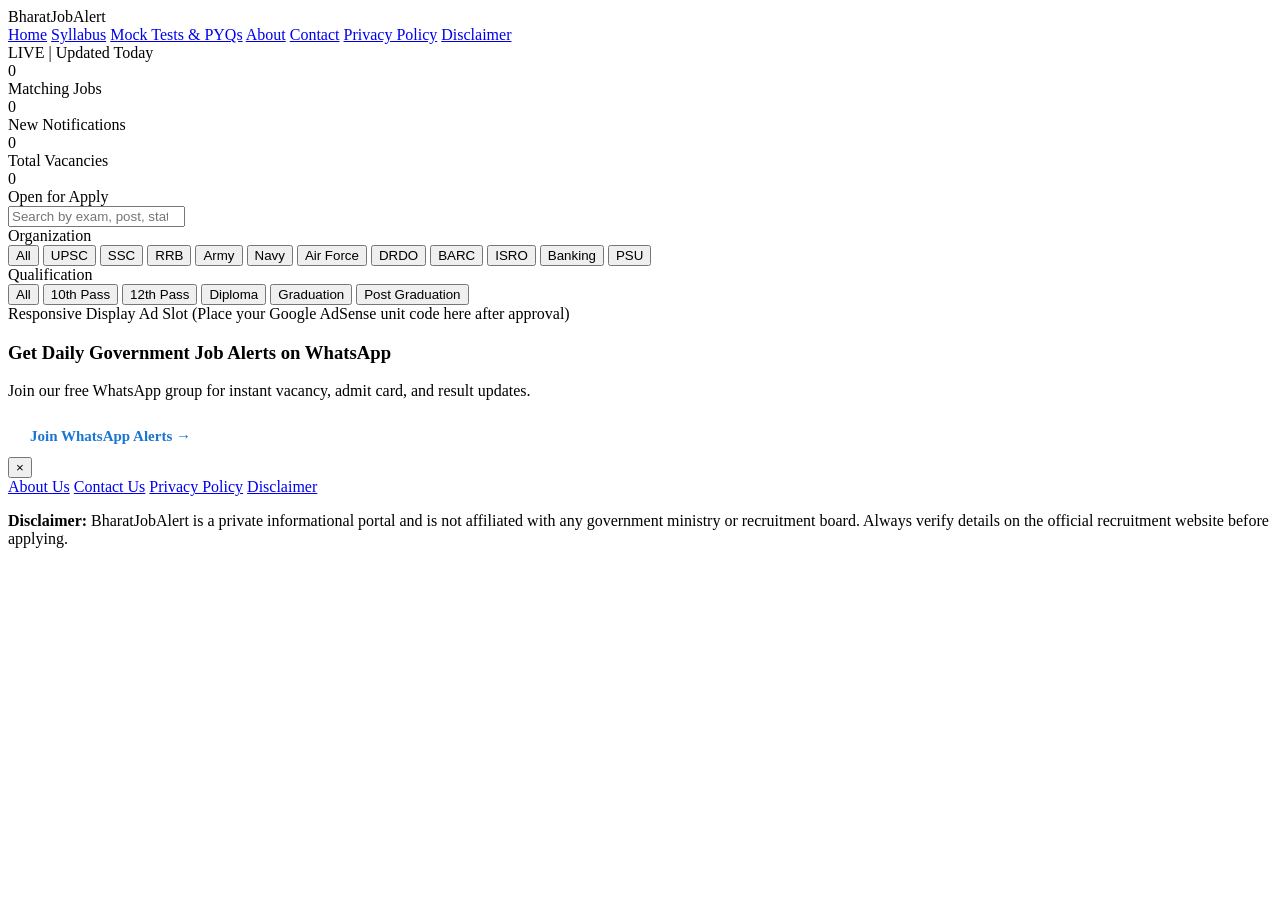
==== index.html @ dc13ee00 "Add files via upload" ====
<!DOCTYPE html>
<html lang="en">
<head>
    <meta charset="UTF-8">
    <meta name="viewport" content="width=device-width, initial-scale=1.0">
    <title>BharatJobAlert - Latest Government Jobs, Results &amp; Admit Cards</title>
    <meta name="description" content="Find verified central and state government job notifications, UPSC, SSC, RRB, Banking, and PSU vacancies filtered by qualification and organization.">
    <link rel="stylesheet" href="style.css">
    <!-- Google AdSense: Replace ca-pub-0000000000000000 with your approved Publisher ID
    <script async src="https://pagead2.googlesyndication.com/pagead/js/adsbygoogle.js?client=ca-pub-0000000000000000" crossorigin="anonymous"></script>
    -->
</head>
<body>
    <div class="container">
        <header class="header">
            <div class="header-content">
                <div class="logo">BharatJobAlert</div>
                <nav class="top-nav" aria-label="Main navigation">
                    <a href="index.html" class="active">Home</a>
                    <a href="syllabus.html">Syllabus</a>
                    <a href="mock-test.html">Mock Tests &amp; PYQs</a>
                    <a href="about.html">About</a>
                    <a href="contact.html">Contact</a>
                    <a href="privacy-policy.html">Privacy Policy</a>
                    <a href="disclaimer.html">Disclaimer</a>
                </nav>
                <div class="live-indicator">
                    <div class="pulse-dot"></div>
                    <span class="live-text">LIVE</span>
                    <span class="date-text" id="liveDate">| Updated Today</span>
                </div>
            </div>
        </header>

        <div class="stats-grid">
            <div class="stat-card">
                <div class="stat-number" id="totalJobs">0</div>
                <div class="stat-label">Matching Jobs</div>
            </div>
            <div class="stat-card">
                <div class="stat-number" id="newJobs">0</div>
                <div class="stat-label">New Notifications</div>
            </div>
            <div class="stat-card">
                <div class="stat-number" id="totalPosts">0</div>
                <div class="stat-label">Total Vacancies</div>
            </div>
            <div class="stat-card">
                <div class="stat-number" id="activeCount">0</div>
                <div class="stat-label">Open for Apply</div>
            </div>
        </div>

        <div class="filters">
            <div class="search-box">
                <input type="search" id="searchInput" class="search-input" placeholder="Search by exam, post, state, or keyword (e.g. SSC, Railway, Lekhpal, GATE)...">
            </div>

            <div class="filter-section">
                <label class="filter-label">Organization</label>
                <div class="filter-chips" id="orgFilters">
                    <button class="chip active" data-org="all">All</button>
                    <button class="chip" data-org="UPSC">UPSC</button>
                    <button class="chip" data-org="SSC">SSC</button>
                    <button class="chip" data-org="RRB">RRB</button>
                    <button class="chip" data-org="INDIAN ARMY">Army</button>
                    <button class="chip" data-org="INDIAN NAVY">Navy</button>
                    <button class="chip" data-org="INDIAN AIR FORCE">Air Force</button>
                    <button class="chip" data-org="DRDO">DRDO</button>
                    <button class="chip" data-org="BARC">BARC</button>
                    <button class="chip" data-org="ISRO">ISRO</button>
                    <button class="chip" data-org="BANKING">Banking</button>
                    <button class="chip" data-org="PSU">PSU</button>
                </div>
            </div>

            <div class="filter-section">
                <label class="filter-label">Qualification</label>
                <div class="filter-chips" id="qualFilters">
                    <button class="chip active" data-qual="all">All</button>
                    <button class="chip" data-qual="10th">10th Pass</button>
                    <button class="chip" data-qual="12th">12th Pass</button>
                    <button class="chip" data-qual="Diploma">Diploma</button>
                    <button class="chip" data-qual="Graduation">Graduation</button>
                    <button class="chip" data-qual="Post Graduation">Post Graduation</button>
                </div>
            </div>
        </div>

        <div class="ad-slot" aria-label="Advertisement placeholder">
            Responsive Display Ad Slot (Place your Google AdSense unit code here after approval)
        </div>

        <main class="jobs-grid" id="jobsGrid"></main>

        <section class="alert-banner">
            <div>
                <h3>Get Daily Government Job Alerts on WhatsApp</h3>
                <p>Join our free WhatsApp group for instant vacancy, admit card, and result updates.</p>
            </div>
            <div class="alert-form">
                <a href="https://chat.whatsapp.com/EUqAIoVeUoJBW3vBK80XOe" target="_blank" rel="noopener noreferrer" style="background:#ffffff; color:#1976d2; padding:12px 22px; border-radius:10px; font-weight:700; text-decoration:none; font-size:15px; display:inline-block;">Join WhatsApp Alerts →</a>
            </div>
        </section>

        <div class="modal-backdrop" id="quickViewModal" role="dialog" aria-modal="true" aria-labelledby="modalTitle">
            <div class="modal-card">
                <button type="button" class="modal-close" id="closeModalBtn" aria-label="Close quick view">&times;</button>
                <div id="modalBody"></div>
            </div>
        </div>

        <footer class="site-footer">
            <div class="footer-links">
                <a href="about.html">About Us</a>
                <a href="contact.html">Contact Us</a>
                <a href="privacy-policy.html">Privacy Policy</a>
                <a href="disclaimer.html">Disclaimer</a>
            </div>
            <p><strong>Disclaimer:</strong> BharatJobAlert is a private informational portal and is not affiliated with any government ministry or recruitment board. Always verify details on the official recruitment website before applying.</p>
        </footer>
    </div>

    <script src="jobs-data.js"></script>
    <script src="jobs-loader.js"></script>
    <script src="script.js"></script>
</body>
</html>
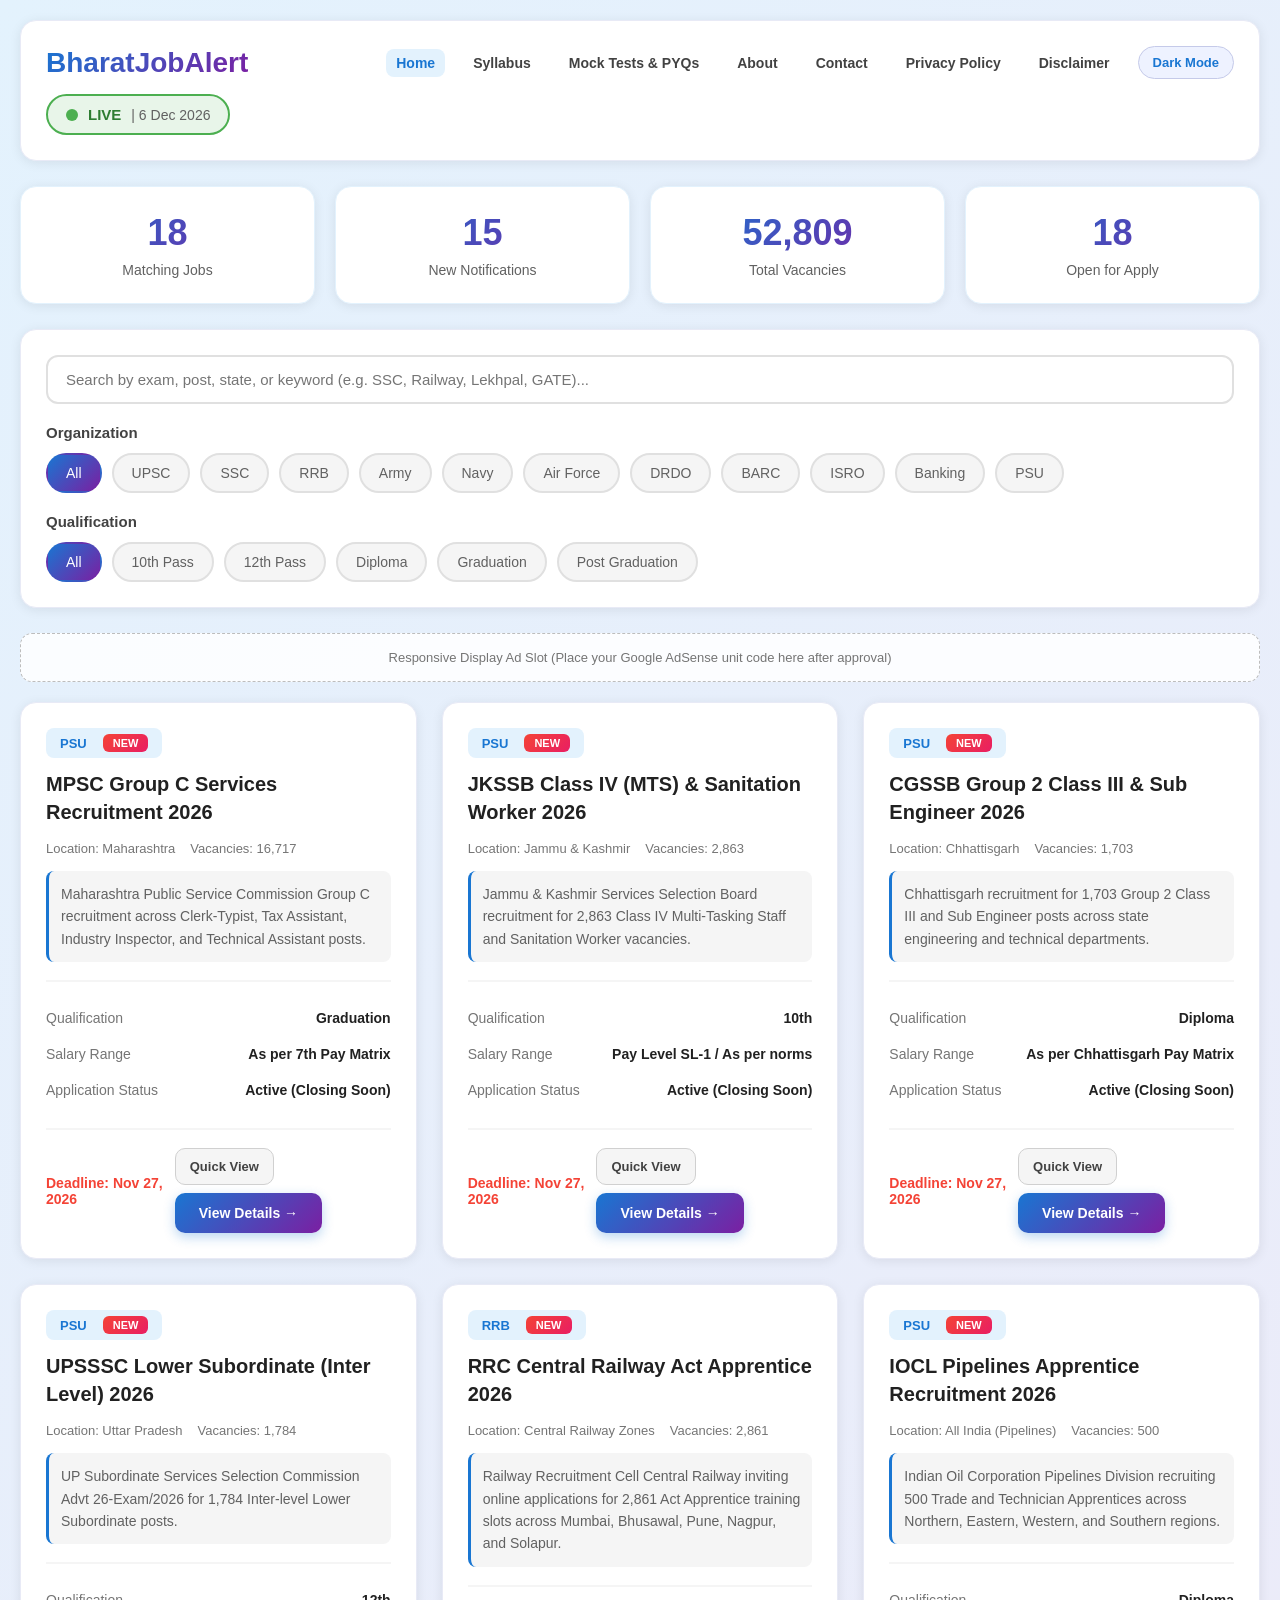
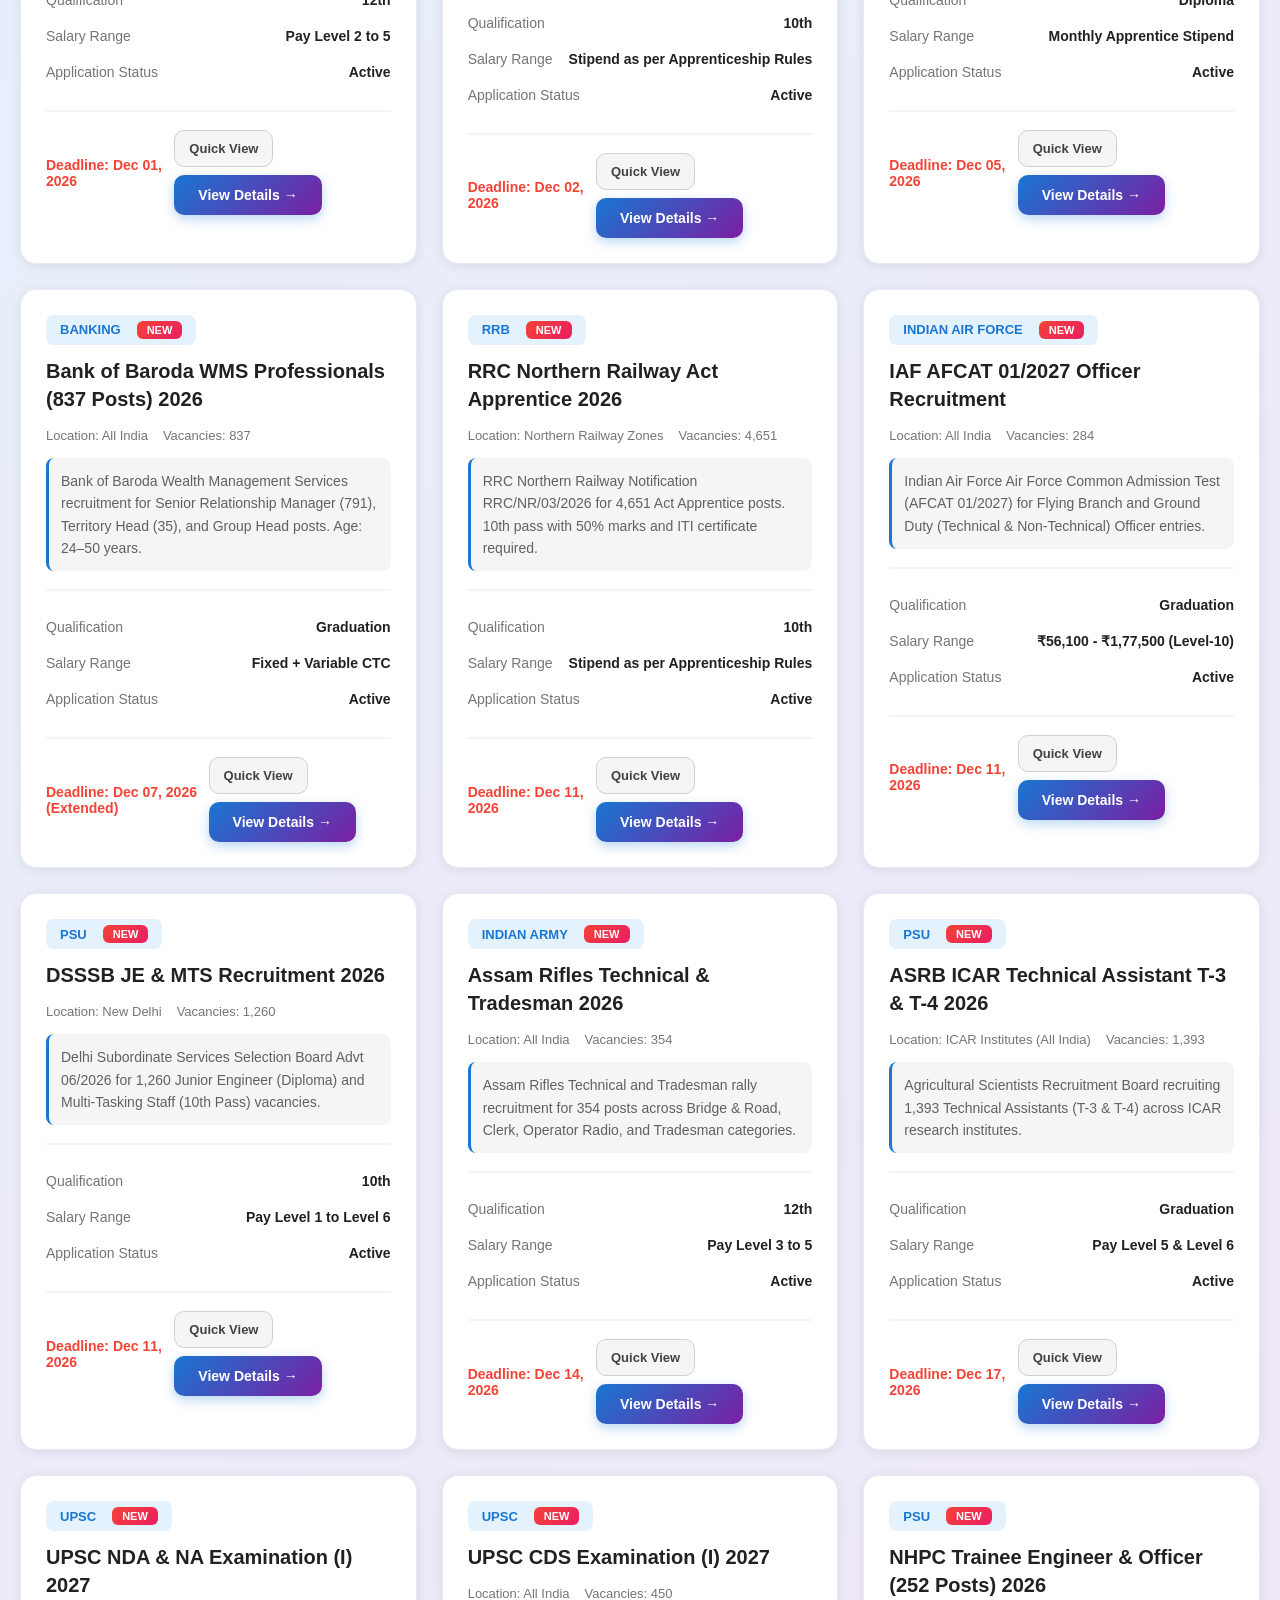
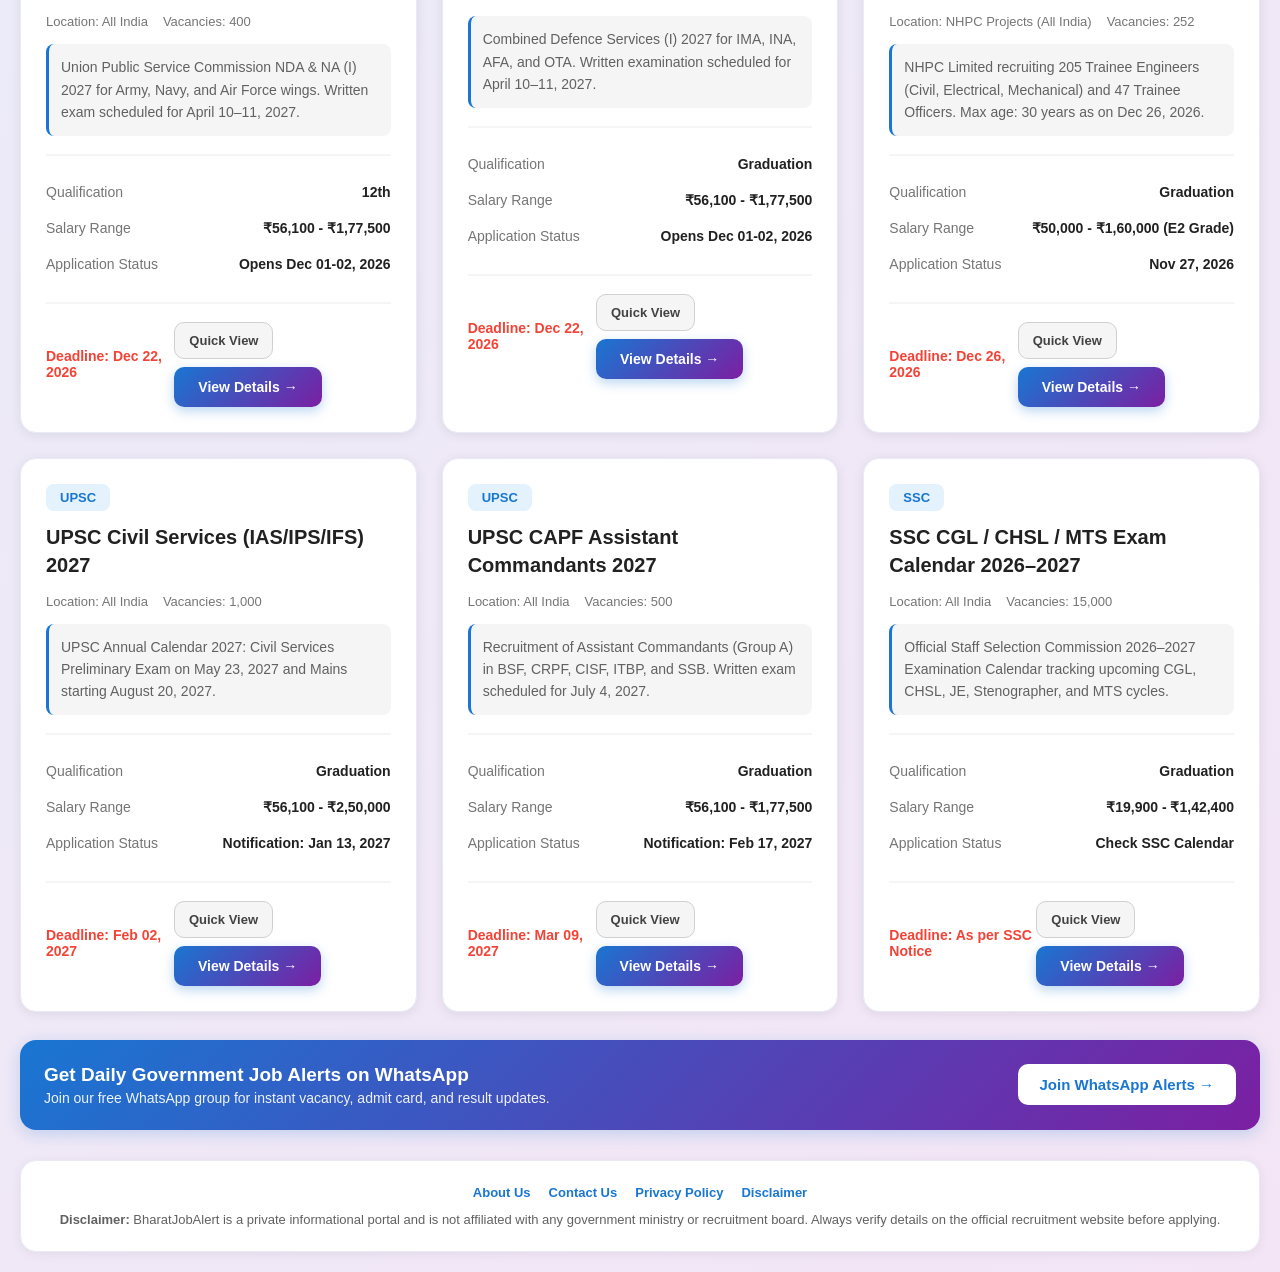
==== commit c5bc95ab: "Add files via upload" ====
--- a/index.html
+++ b/index.html
@@ -23,6 +23,7 @@
                     <a href="contact.html">Contact</a>
                     <a href="privacy-policy.html">Privacy Policy</a>
                     <a href="disclaimer.html">Disclaimer</a>
+                                    <button type="button" id="themeToggle" class="theme-toggle-btn" aria-pressed="false">Dark Mode</button>
                 </nav>
                 <div class="live-indicator">
                     <div class="pulse-dot"></div>
@@ -124,5 +125,6 @@
     <script src="jobs-data.js"></script>
     <script src="jobs-loader.js"></script>
     <script src="script.js"></script>
+    <script src="theme.js"></script>
 </body>
 </html>
--- a/style.css
+++ b/style.css
@@ -0,0 +1,896 @@
+* {
+    margin: 0;
+    padding: 0;
+    box-sizing: border-box;
+}
+
+body {
+    font-family: -apple-system, BlinkMacSystemFont, 'Segoe UI', Roboto, sans-serif;
+    background: linear-gradient(135deg, #e3f2fd 0%, #f3e5f5 100%);
+    min-height: 100vh;
+    padding: 20px;
+}
+
+.header {
+    background: white;
+    padding: 25px;
+    border-radius: 16px;
+    margin-bottom: 25px;
+    box-shadow: 0 2px 12px rgba(0,0,0,0.08);
+    border: 1px solid #e8eaf6;
+}
+
+.header-content {
+    display: flex;
+    justify-content: space-between;
+    align-items: center;
+    flex-wrap: wrap;
+    gap: 15px;
+}
+
+.logo {
+    font-size: 28px;
+    font-weight: 700;
+    background: linear-gradient(135deg, #1976d2 0%, #7b1fa2 100%);
+    -webkit-background-clip: text;
+    -webkit-text-fill-color: transparent;
+    background-clip: text;
+}
+
+.live-indicator {
+    display: flex;
+    align-items: center;
+    gap: 10px;
+    background: #e8f5e9;
+    padding: 10px 18px;
+    border-radius: 25px;
+    border: 2px solid #4caf50;
+}
+
+.pulse-dot {
+    width: 12px;
+    height: 12px;
+    background: #4caf50;
+    border-radius: 50%;
+    animation: pulse 2s ease-in-out infinite;
+    box-shadow: 0 0 0 0 rgba(76, 175, 80, 0.7);
+}
+
+@keyframes pulse {
+    0% {
+        transform: scale(0.95);
+        box-shadow: 0 0 0 0 rgba(76, 175, 80, 0.7);
+    }
+    50% {
+        transform: scale(1);
+        box-shadow: 0 0 0 8px rgba(76, 175, 80, 0);
+    }
+    100% {
+        transform: scale(0.95);
+        box-shadow: 0 0 0 0 rgba(76, 175, 80, 0);
+    }
+}
+
+.live-text {
+    color: #2e7d32;
+    font-weight: 700;
+    font-size: 15px;
+}
+
+.date-text {
+    color: #616161;
+    font-size: 14px;
+}
+
+.container {
+    max-width: 1400px;
+    margin: 0 auto;
+}
+
+.stats-grid {
+    display: grid;
+    grid-template-columns: repeat(auto-fit, minmax(220px, 1fr));
+    gap: 20px;
+    margin-bottom: 25px;
+}
+
+.stat-card {
+    background: white;
+    padding: 25px;
+    border-radius: 16px;
+    text-align: center;
+    box-shadow: 0 2px 12px rgba(0,0,0,0.08);
+    border: 1px solid #e3f2fd;
+    transition: all 0.3s;
+}
+
+.stat-card:hover {
+    transform: translateY(-5px);
+    box-shadow: 0 8px 20px rgba(25, 118, 210, 0.15);
+}
+
+.stat-number {
+    font-size: 36px;
+    font-weight: 700;
+    background: linear-gradient(135deg, #1976d2 0%, #7b1fa2 100%);
+    -webkit-background-clip: text;
+    -webkit-text-fill-color: transparent;
+    background-clip: text;
+    margin-bottom: 8px;
+}
+
+.stat-label {
+    font-size: 14px;
+    color: #616161;
+    font-weight: 500;
+}
+
+.filters {
+    background: white;
+    padding: 25px;
+    border-radius: 16px;
+    margin-bottom: 25px;
+    box-shadow: 0 2px 12px rgba(0,0,0,0.08);
+    border: 1px solid #e8eaf6;
+}
+
+.filter-section {
+    margin-bottom: 20px;
+}
+
+.filter-section:last-child {
+    margin-bottom: 0;
+}
+
+.filter-label {
+    color: #424242;
+    font-weight: 600;
+    margin-bottom: 12px;
+    display: block;
+    font-size: 15px;
+}
+
+.filter-chips {
+    display: flex;
+    flex-wrap: wrap;
+    gap: 10px;
+}
+
+.chip {
+    padding: 10px 18px;
+    background: #f5f5f5;
+    border: 2px solid #e0e0e0;
+    color: #616161;
+    border-radius: 25px;
+    cursor: pointer;
+    font-size: 14px;
+    font-weight: 500;
+    transition: all 0.3s;
+}
+
+.chip:hover {
+    background: #e3f2fd;
+    border-color: #1976d2;
+    color: #1976d2;
+}
+
+.chip.active {
+    background: linear-gradient(135deg, #1976d2 0%, #7b1fa2 100%);
+    color: white;
+    border-color: transparent;
+}
+
+.jobs-grid {
+    display: grid;
+    grid-template-columns: repeat(auto-fill, minmax(min(100%, 360px), 1fr));
+    gap: 25px;
+}
+
+.job-card {
+    background: white;
+    border-radius: 16px;
+    padding: 25px;
+    box-shadow: 0 2px 12px rgba(0,0,0,0.08);
+    transition: all 0.3s;
+    border: 1px solid #e8eaf6;
+}
+
+.job-card:hover {
+    transform: translateY(-8px);
+    box-shadow: 0 12px 28px rgba(25, 118, 210, 0.2);
+    border-color: #1976d2;
+}
+
+.job-header {
+    margin-bottom: 15px;
+}
+
+.job-org {
+    display: inline-flex;
+    align-items: center;
+    gap: 8px;
+    background: #e3f2fd;
+    color: #1976d2;
+    padding: 6px 14px;
+    border-radius: 8px;
+    font-size: 13px;
+    font-weight: 700;
+    margin-bottom: 12px;
+}
+
+.new-badge {
+    background: linear-gradient(135deg, #f44336 0%, #e91e63 100%);
+    color: white;
+    padding: 3px 10px;
+    border-radius: 6px;
+    font-size: 11px;
+    font-weight: 700;
+    text-transform: uppercase;
+    animation: blink 2s infinite;
+    margin-left: 8px;
+}
+
+@keyframes blink {
+    0%, 100% { opacity: 1; }
+    50% { opacity: 0.7; }
+}
+
+.job-title {
+    font-size: 20px;
+    font-weight: 700;
+    color: #212121;
+    margin-bottom: 10px;
+    line-height: 1.4;
+}
+
+.job-description {
+    color: #616161;
+    font-size: 14px;
+    line-height: 1.6;
+    margin: 12px 0;
+    padding: 12px;
+    background: #f5f5f5;
+    border-radius: 8px;
+    border-left: 3px solid #1976d2;
+}
+
+.job-meta {
+    display: flex;
+    gap: 15px;
+    flex-wrap: wrap;
+    margin: 15px 0;
+    font-size: 13px;
+    color: #757575;
+}
+
+.meta-item {
+    display: flex;
+    align-items: center;
+    gap: 6px;
+}
+
+.job-details {
+    border-top: 2px solid #f5f5f5;
+    padding-top: 18px;
+    margin-top: 18px;
+}
+
+.detail-row {
+    display: flex;
+    justify-content: space-between;
+    padding: 10px 0;
+    font-size: 14px;
+}
+
+.detail-label {
+    color: #757575;
+    font-weight: 500;
+}
+
+.detail-value {
+    color: #212121;
+    font-weight: 600;
+    text-align: right;
+}
+
+.job-footer {
+    display: flex;
+    justify-content: space-between;
+    align-items: center;
+    margin-top: 20px;
+    padding-top: 18px;
+    border-top: 2px solid #f5f5f5;
+}
+
+.deadline {
+    color: #f44336;
+    font-weight: 700;
+    font-size: 14px;
+}
+
+.apply-btn {
+    background: linear-gradient(135deg, #1976d2 0%, #7b1fa2 100%);
+    color: white;
+    border: none;
+    padding: 12px 24px;
+    border-radius: 10px;
+    font-size: 14px;
+    font-weight: 700;
+    cursor: pointer;
+    transition: all 0.3s;
+    box-shadow: 0 4px 12px rgba(25, 118, 210, 0.3);
+}
+
+.apply-btn:hover {
+    transform: scale(1.05);
+    box-shadow: 0 6px 20px rgba(25, 118, 210, 0.4);
+}
+
+.no-results {
+    text-align: center;
+    padding: 60px 20px;
+    background: white;
+    border-radius: 16px;
+    color: #757575;
+    box-shadow: 0 2px 12px rgba(0,0,0,0.08);
+}
+
+@media (max-width: 768px) {
+    .jobs-grid {
+        grid-template-columns: 1fr;
+    }
+
+    .header-content {
+        flex-direction: column;
+        text-align: center;
+    }
+}
+
+
+/* --- Added Navigation, Search, Alert Banner, Detail Page & Footer Styles --- */
+.top-nav {
+    display: flex;
+    gap: 18px;
+    align-items: center;
+    flex-wrap: wrap;
+}
+
+.top-nav a {
+    color: #424242;
+    text-decoration: none;
+    font-weight: 600;
+    font-size: 14px;
+    padding: 6px 10px;
+    border-radius: 8px;
+    transition: background 0.2s, color 0.2s;
+}
+
+.top-nav a:hover, .top-nav a.active {
+    background: #e3f2fd;
+    color: #1976d2;
+}
+
+.search-box {
+    margin-bottom: 20px;
+}
+
+.search-input {
+    width: 100%;
+    padding: 14px 18px;
+    border-radius: 12px;
+    border: 2px solid #e0e0e0;
+    font-size: 15px;
+    outline: none;
+    transition: border-color 0.2s, box-shadow 0.2s;
+}
+
+.search-input:focus {
+    border-color: #1976d2;
+    box-shadow: 0 0 0 3px rgba(25, 118, 210, 0.12);
+}
+
+.ad-slot {
+    background: rgba(255, 255, 255, 0.85);
+    border: 1px dashed #bdbdbd;
+    border-radius: 12px;
+    padding: 16px;
+    text-align: center;
+    color: #757575;
+    font-size: 13px;
+    margin: 20px 0;
+}
+
+.alert-banner {
+    background: linear-gradient(135deg, #1976d2 0%, #7b1fa2 100%);
+    color: white;
+    padding: 24px;
+    border-radius: 16px;
+    margin: 28px 0;
+    display: flex;
+    justify-content: space-between;
+    align-items: center;
+    flex-wrap: wrap;
+    gap: 16px;
+    box-shadow: 0 4px 16px rgba(25, 118, 210, 0.22);
+}
+
+.alert-banner h3 {
+    font-size: 19px;
+    margin-bottom: 4px;
+}
+
+.alert-banner p {
+    font-size: 14px;
+    opacity: 0.92;
+}
+
+.alert-form {
+    display: flex;
+    gap: 10px;
+    flex-wrap: wrap;
+}
+
+.alert-form input {
+    padding: 11px 16px;
+    border-radius: 10px;
+    border: none;
+    min-width: 230px;
+    font-size: 14px;
+}
+
+.alert-form button {
+    background: #ffffff;
+    color: #1976d2;
+    border: none;
+    padding: 11px 20px;
+    border-radius: 10px;
+    font-weight: 700;
+    cursor: pointer;
+    font-size: 14px;
+}
+
+.detail-container {
+    background: white;
+    border-radius: 16px;
+    padding: 30px;
+    box-shadow: 0 2px 12px rgba(0, 0, 0, 0.08);
+    border: 1px solid #e8eaf6;
+    margin-bottom: 25px;
+}
+
+.breadcrumb {
+    font-size: 13px;
+    color: #616161;
+    margin-bottom: 16px;
+}
+
+.breadcrumb a {
+    color: #1976d2;
+    text-decoration: none;
+    font-weight: 600;
+}
+
+.detail-table {
+    width: 100%;
+    border-collapse: collapse;
+    margin: 20px 0;
+}
+
+.detail-table th, .detail-table td {
+    text-align: left;
+    padding: 12px 14px;
+    border-bottom: 1px solid #eeeeee;
+    font-size: 14px;
+}
+
+.detail-table th {
+    width: 34%;
+    color: #616161;
+    background: #fafafa;
+}
+
+.prep-box {
+    background: #f3e5f5;
+    border-left: 4px solid #7b1fa2;
+    padding: 18px;
+    border-radius: 10px;
+    margin: 22px 0;
+}
+
+.prep-box h3 {
+    color: #4a148c;
+    font-size: 16px;
+    margin-bottom: 6px;
+}
+
+.prep-box p {
+    font-size: 14px;
+    color: #424242;
+    margin-bottom: 10px;
+}
+
+.prep-link {
+    display: inline-block;
+    background: #7b1fa2;
+    color: white;
+    padding: 9px 16px;
+    border-radius: 8px;
+    text-decoration: none;
+    font-weight: 600;
+    font-size: 13px;
+}
+
+.site-footer {
+    background: white;
+    border-radius: 16px;
+    padding: 24px;
+    margin-top: 30px;
+    box-shadow: 0 2px 12px rgba(0, 0, 0, 0.06);
+    border: 1px solid #e8eaf6;
+    text-align: center;
+    font-size: 13px;
+    color: #616161;
+}
+
+.footer-links {
+    display: flex;
+    justify-content: center;
+    gap: 18px;
+    flex-wrap: wrap;
+    margin-bottom: 12px;
+}
+
+.footer-links a {
+    color: #1976d2;
+    text-decoration: none;
+    font-weight: 600;
+}
+
+.policy-content h1 {
+    font-size: 26px;
+    color: #212121;
+    margin-bottom: 14px;
+}
+
+.policy-content h2 {
+    font-size: 18px;
+    color: #1976d2;
+    margin: 20px 0 8px;
+}
+
+.policy-content p, .policy-content li {
+    font-size: 15px;
+    line-height: 1.7;
+    color: #424242;
+    margin-bottom: 10px;
+}
+
+.policy-content ul {
+    padding-left: 22px;
+}
+
+/* --- Quick-View Modal & Card Action Buttons --- */
+.card-actions {
+    display: flex;
+    gap: 8px;
+    align-items: center;
+    flex-wrap: wrap;
+}
+
+.quick-view-btn {
+    background: #f5f5f5;
+    color: #424242;
+    border: 1px solid #d0d0d0;
+    padding: 10px 14px;
+    border-radius: 10px;
+    font-size: 13px;
+    font-weight: 600;
+    cursor: pointer;
+    transition: background 0.2s, border-color 0.2s, color 0.2s;
+}
+
+.quick-view-btn:hover {
+    background: #e3f2fd;
+    border-color: #1976d2;
+    color: #1976d2;
+}
+
+.modal-backdrop {
+    position: fixed;
+    inset: 0;
+    background: rgba(18, 24, 38, 0.62);
+    display: none;
+    align-items: center;
+    justify-content: center;
+    padding: 20px;
+    z-index: 1000;
+}
+
+.modal-backdrop.open {
+    display: flex;
+}
+
+.modal-card {
+    background: #ffffff;
+    border-radius: 16px;
+    max-width: 640px;
+    width: 100%;
+    max-height: 88vh;
+    overflow-y: auto;
+    padding: 26px;
+    box-shadow: 0 20px 50px rgba(0, 0, 0, 0.25);
+    position: relative;
+}
+
+.modal-close {
+    position: absolute;
+    top: 16px;
+    right: 16px;
+    background: #f5f5f5;
+    border: none;
+    width: 34px;
+    height: 34px;
+    border-radius: 50%;
+    font-size: 20px;
+    line-height: 1;
+    cursor: pointer;
+    color: #424242;
+}
+
+.modal-close:hover {
+    background: #e0e0e0;
+}
+
+.modal-actions {
+    display: flex;
+    gap: 12px;
+    flex-wrap: wrap;
+    margin-top: 20px;
+    padding-top: 16px;
+    border-top: 1px solid #eeeeee;
+}
+
+/* --- Syllabus & Interactive Mock Test / PYQ Styles --- */
+.quiz-header {
+    display: flex;
+    justify-content: space-between;
+    align-items: center;
+    flex-wrap: wrap;
+    gap: 12px;
+    padding-bottom: 14px;
+    border-bottom: 2px solid #f0f0f0;
+    margin-bottom: 18px;
+}
+
+.timer-pill {
+    background: #ffebee;
+    color: #c62828;
+    font-weight: 700;
+    padding: 8px 14px;
+    border-radius: 20px;
+    font-size: 14px;
+}
+
+.question-box {
+    background: #fafafa;
+    border: 1px solid #e0e0e0;
+    border-radius: 12px;
+    padding: 20px;
+    margin-bottom: 18px;
+}
+
+.option-btn {
+    display: block;
+    width: 100%;
+    text-align: left;
+    background: #ffffff;
+    border: 2px solid #e0e0e0;
+    border-radius: 10px;
+    padding: 12px 16px;
+    margin-top: 10px;
+    font-size: 14px;
+    cursor: pointer;
+    transition: all 0.2s;
+}
+
+.option-btn:hover:not(:disabled) {
+    border-color: #1976d2;
+    background: #e3f2fd;
+}
+
+.option-btn.correct {
+    border-color: #2e7d32;
+    background: #e8f5e9;
+    color: #1b5e20;
+    font-weight: 600;
+}
+
+.option-btn.wrong {
+    border-color: #c62828;
+    background: #ffebee;
+    color: #b71c1c;
+}
+
+.explanation-box {
+    margin-top: 14px;
+    padding: 12px 14px;
+    background: #e3f2fd;
+    border-left: 4px solid #1976d2;
+    border-radius: 8px;
+    font-size: 14px;
+    color: #212121;
+    display: none;
+}
+
+.explanation-box.show {
+    display: block;
+}
+
+.syllabus-card {
+    background: #ffffff;
+    border-radius: 16px;
+    padding: 24px;
+    border: 1px solid #e8eaf6;
+    box-shadow: 0 2px 12px rgba(0, 0, 0, 0.06);
+}
+
+.syllabus-card h2 {
+    font-size: 20px;
+    color: #1976d2;
+    margin-bottom: 8px;
+}
+
+.syllabus-card ul {
+    padding-left: 20px;
+    margin-top: 10px;
+    color: #424242;
+    font-size: 14px;
+    line-height: 1.7;
+}
+
+/* --- Dark Mode Toggle & Theme Styles --- */
+.theme-toggle-btn {
+    background: #eef2ff;
+    color: #1976d2;
+    border: 1px solid #c5cae9;
+    padding: 8px 14px;
+    border-radius: 20px;
+    font-size: 13px;
+    font-weight: 700;
+    cursor: pointer;
+    transition: all 0.2s;
+}
+
+.theme-toggle-btn:hover {
+    background: #1976d2;
+    color: #ffffff;
+}
+
+body.dark-mode {
+    background: linear-gradient(135deg, #0f172a 0%, #1e1b4b 100%);
+    color: #e2e8f0;
+}
+
+body.dark-mode .header,
+body.dark-mode .stat-card,
+body.dark-mode .filters,
+body.dark-mode .job-card,
+body.dark-mode .detail-container,
+body.dark-mode .syllabus-card,
+body.dark-mode .site-footer,
+body.dark-mode .modal-card,
+body.dark-mode .no-results {
+    background: #1e293b;
+    border-color: #334155;
+    color: #e2e8f0;
+    box-shadow: 0 4px 16px rgba(0, 0, 0, 0.35);
+}
+
+body.dark-mode .top-nav a,
+body.dark-mode .filter-label,
+body.dark-mode .stat-label,
+body.dark-mode .date-text,
+body.dark-mode .job-meta,
+body.dark-mode .detail-label,
+body.dark-mode .site-footer,
+body.dark-mode .breadcrumb,
+body.dark-mode .policy-content p,
+body.dark-mode .policy-content li,
+body.dark-mode .syllabus-card ul {
+    color: #cbd5e1;
+}
+
+body.dark-mode .top-nav a:hover,
+body.dark-mode .top-nav a.active {
+    background: #334155;
+    color: #93c5fd;
+}
+
+body.dark-mode .job-title,
+body.dark-mode .detail-value,
+body.dark-mode .policy-content h1,
+body.dark-mode #modalTitle {
+    color: #f8fafc;
+}
+
+body.dark-mode .job-description,
+body.dark-mode .question-box,
+body.dark-mode .detail-table th {
+    background: #0f172a;
+    color: #cbd5e1;
+    border-color: #334155;
+}
+
+body.dark-mode .detail-table td {
+    border-color: #334155;
+    color: #e2e8f0;
+}
+
+body.dark-mode .job-details,
+body.dark-mode .job-footer,
+body.dark-mode .modal-actions,
+body.dark-mode .quiz-header {
+    border-color: #334155;
+}
+
+body.dark-mode .chip,
+body.dark-mode .quick-view-btn,
+body.dark-mode .modal-close,
+body.dark-mode .option-btn {
+    background: #0f172a;
+    border-color: #475569;
+    color: #e2e8f0;
+}
+
+body.dark-mode .chip:hover,
+body.dark-mode .quick-view-btn:hover,
+body.dark-mode .option-btn:hover:not(:disabled) {
+    background: #1e3a8a;
+    border-color: #60a5fa;
+    color: #ffffff;
+}
+
+body.dark-mode .search-input {
+    background: #0f172a;
+    border-color: #475569;
+    color: #f8fafc;
+}
+
+body.dark-mode .ad-slot {
+    background: rgba(30, 41, 59, 0.85);
+    border-color: #475569;
+    color: #94a3b8;
+}
+
+body.dark-mode .prep-box {
+    background: #2e1065;
+    border-left-color: #a855f7;
+}
+
+body.dark-mode .prep-box h3,
+body.dark-mode .prep-box p {
+    color: #f3e8ff;
+}
+
+body.dark-mode .explanation-box {
+    background: #172554;
+    color: #dbeafe;
+}
+
+body.dark-mode .theme-toggle-btn {
+    background: #334155;
+    color: #f8fafc;
+    border-color: #475569;
+}
+
+body.dark-mode .option-btn.correct {
+    background: #14532d;
+    border-color: #22c55e;
+    color: #dcfce7;
+}
+
+body.dark-mode .option-btn.wrong {
+    background: #7f1d1d;
+    border-color: #ef4444;
+    color: #fee2e2;
+}
